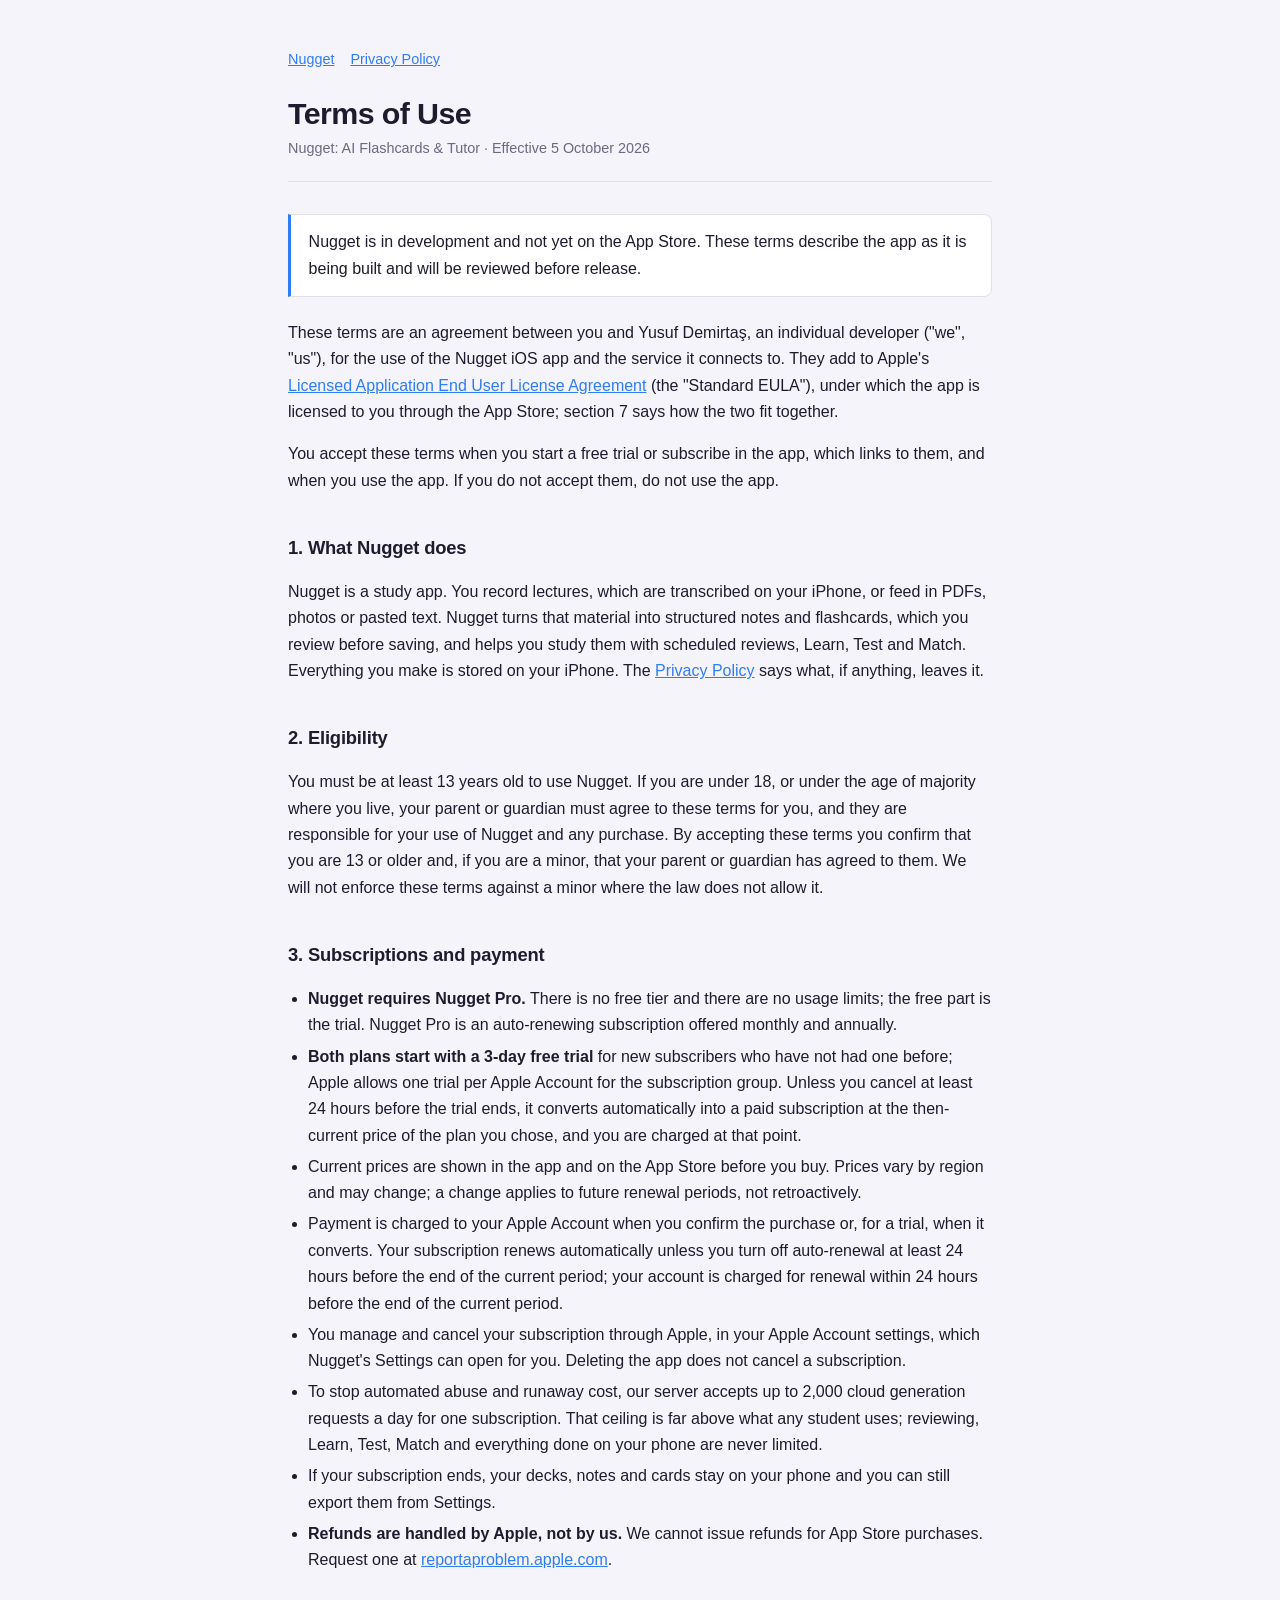
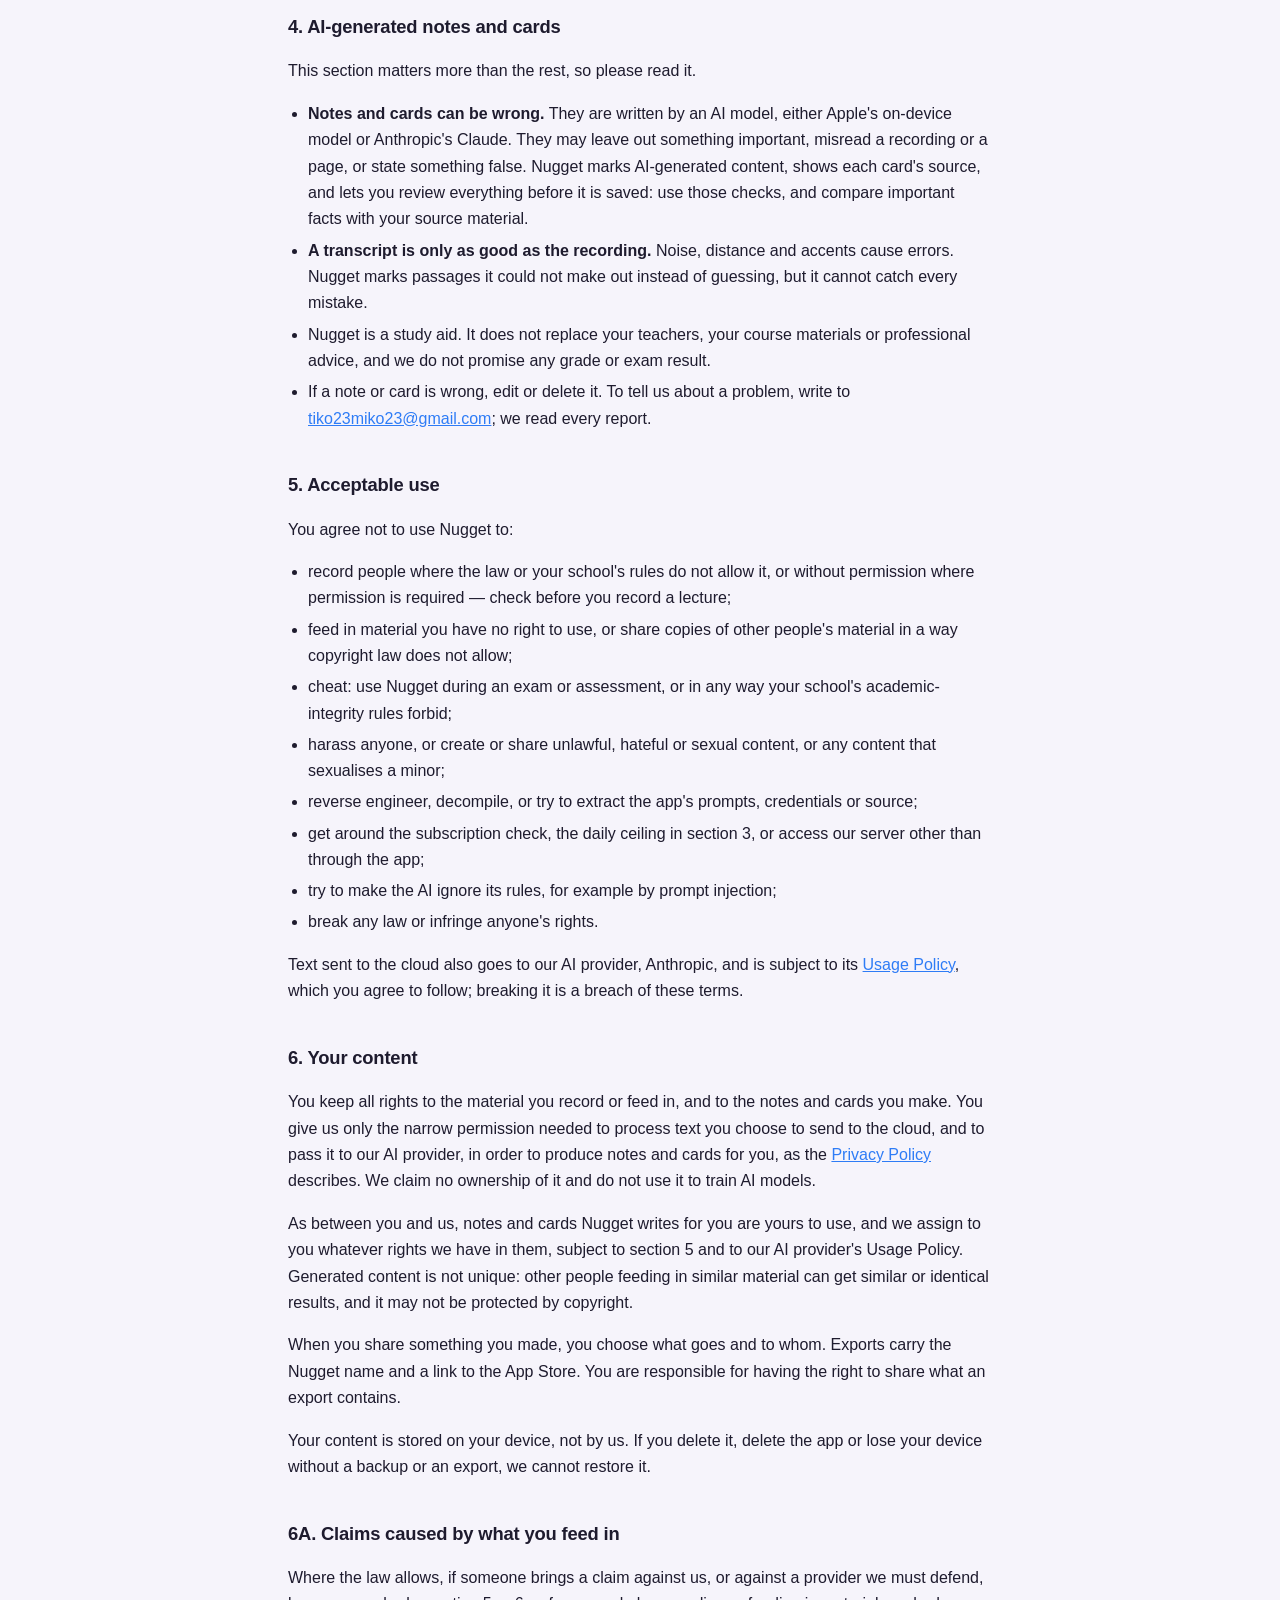
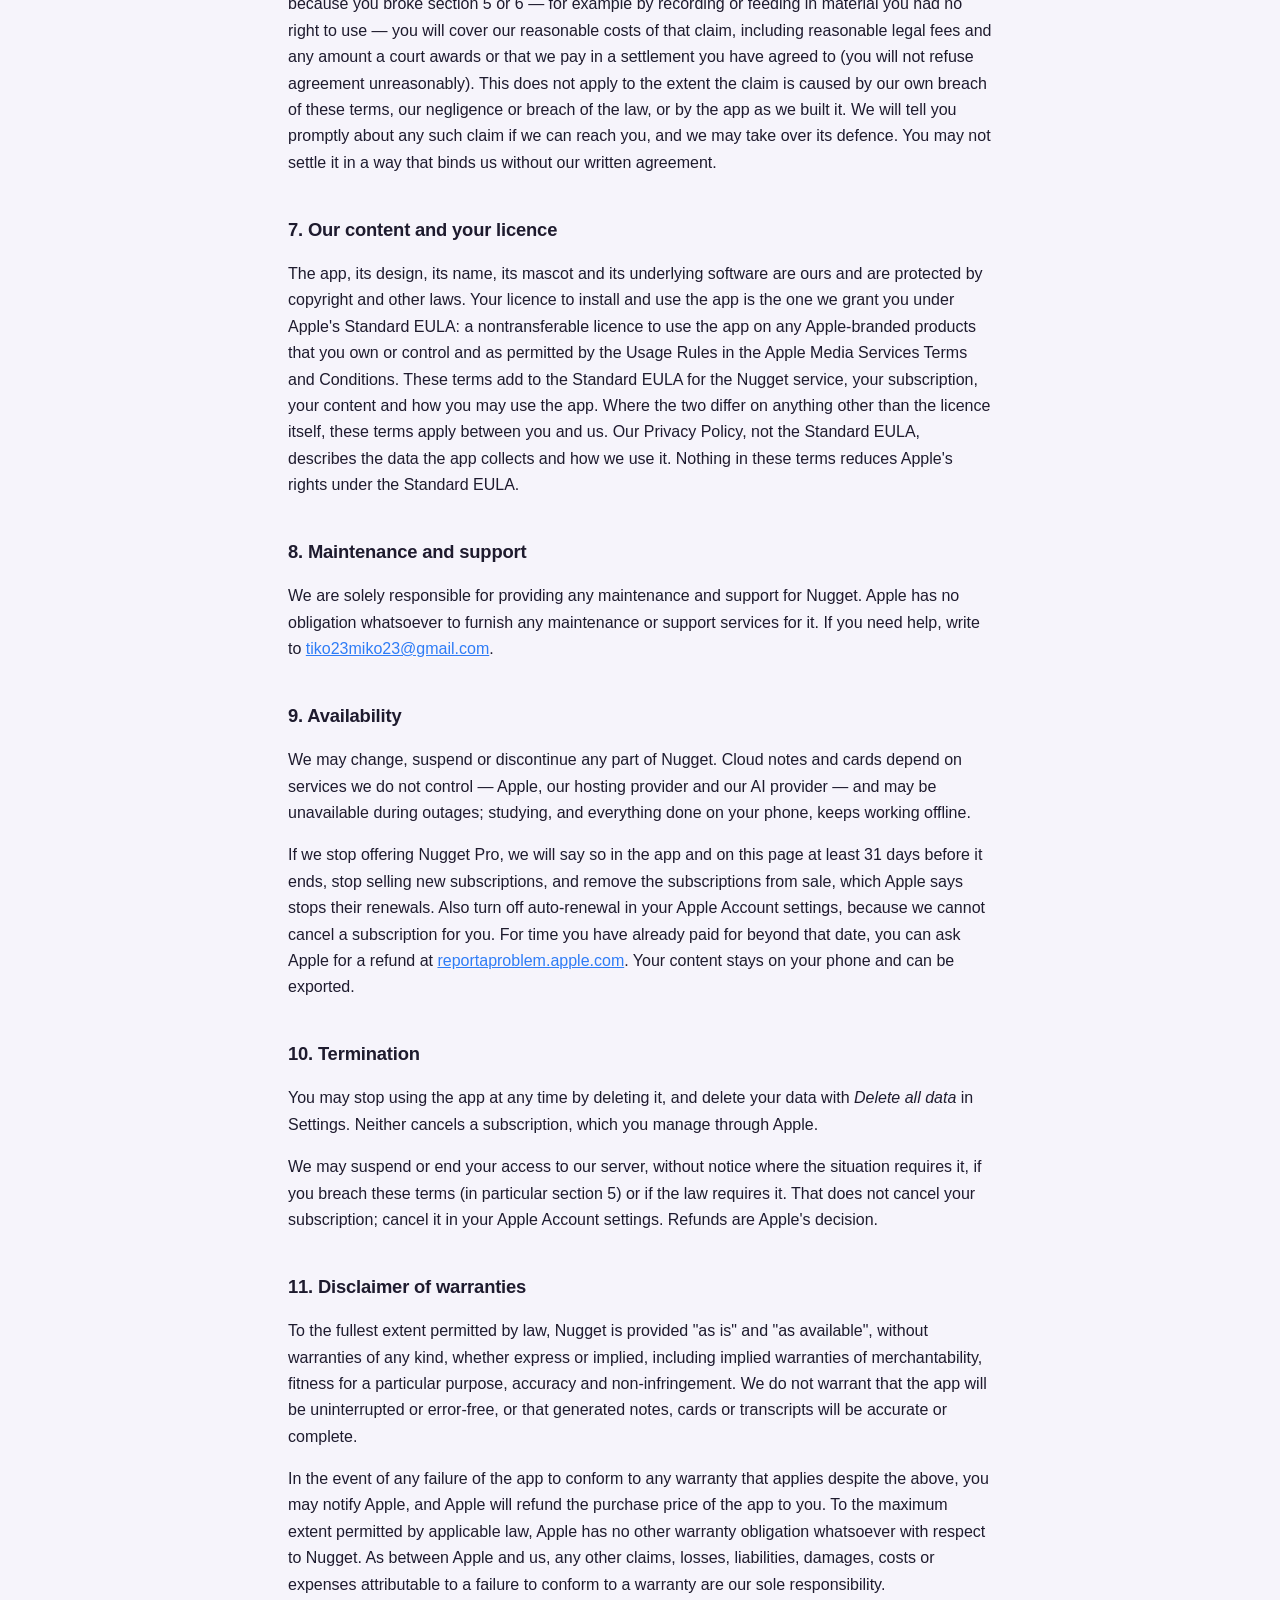
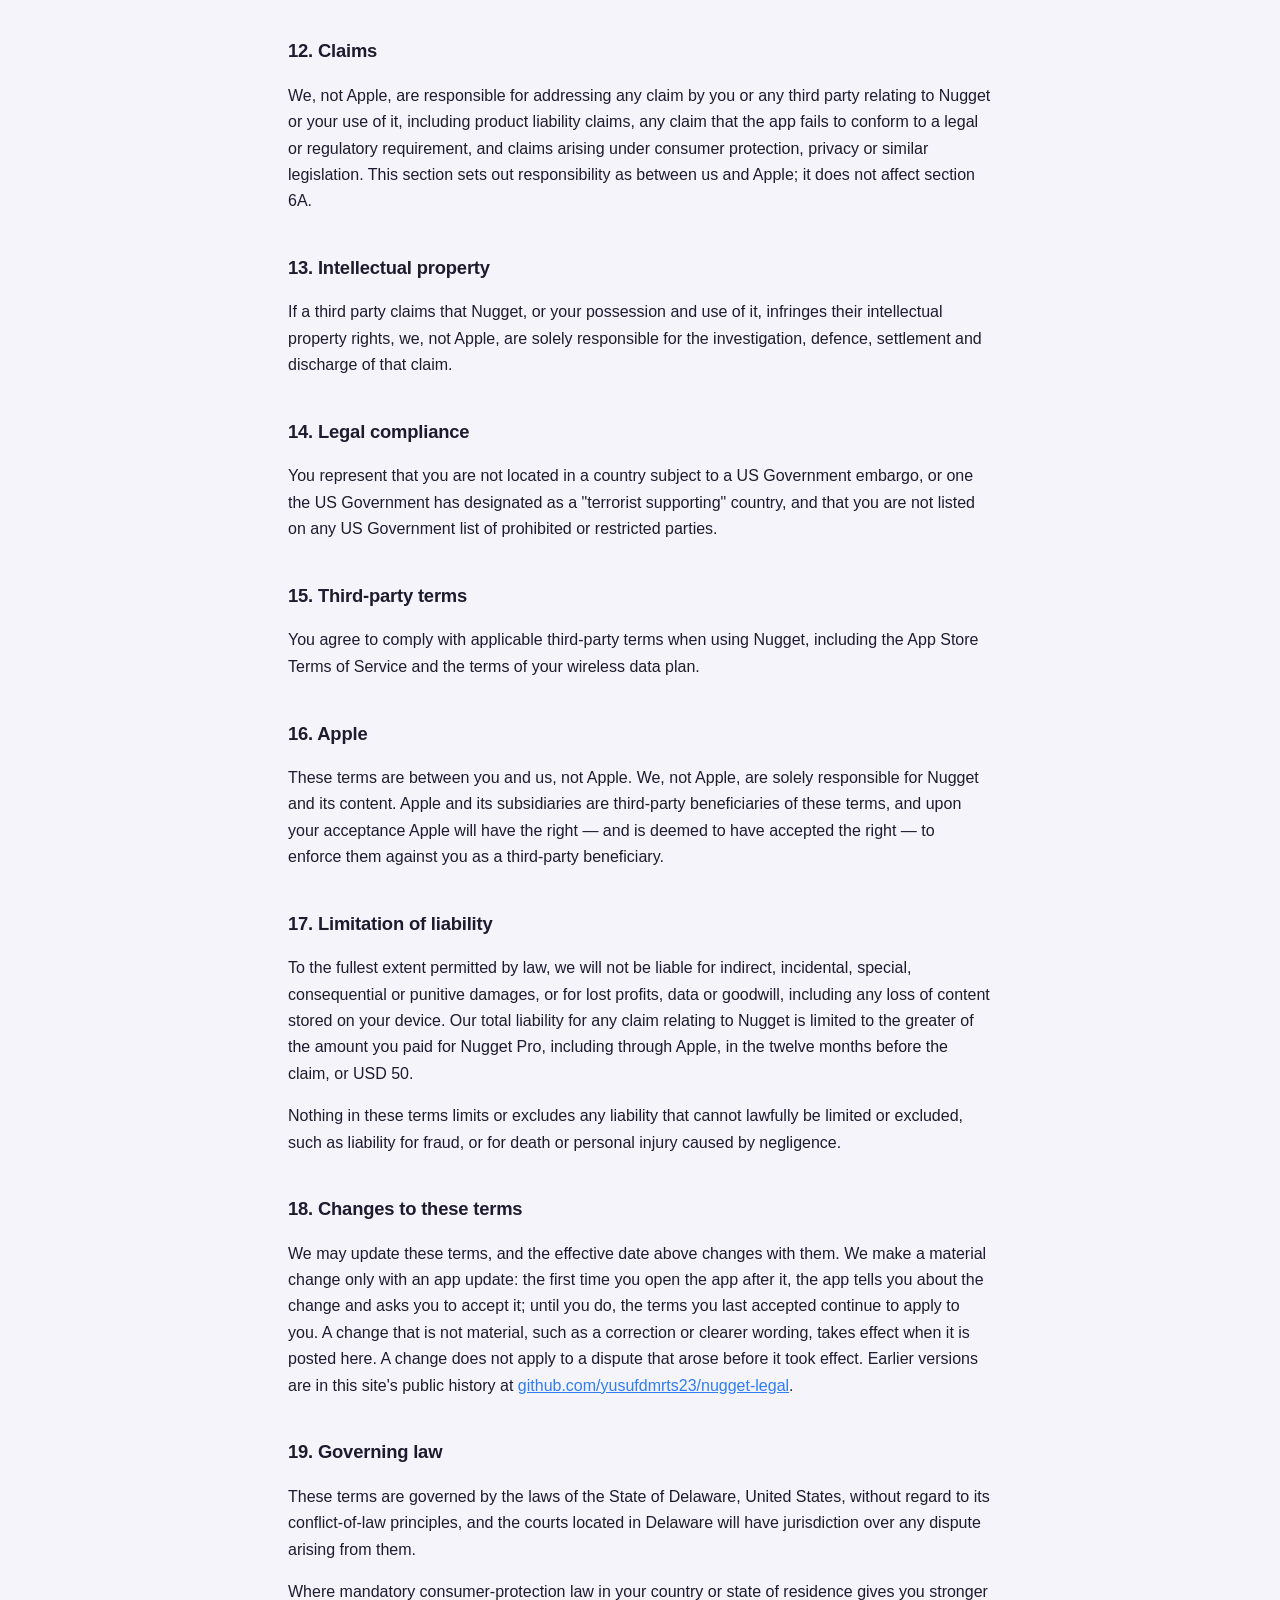
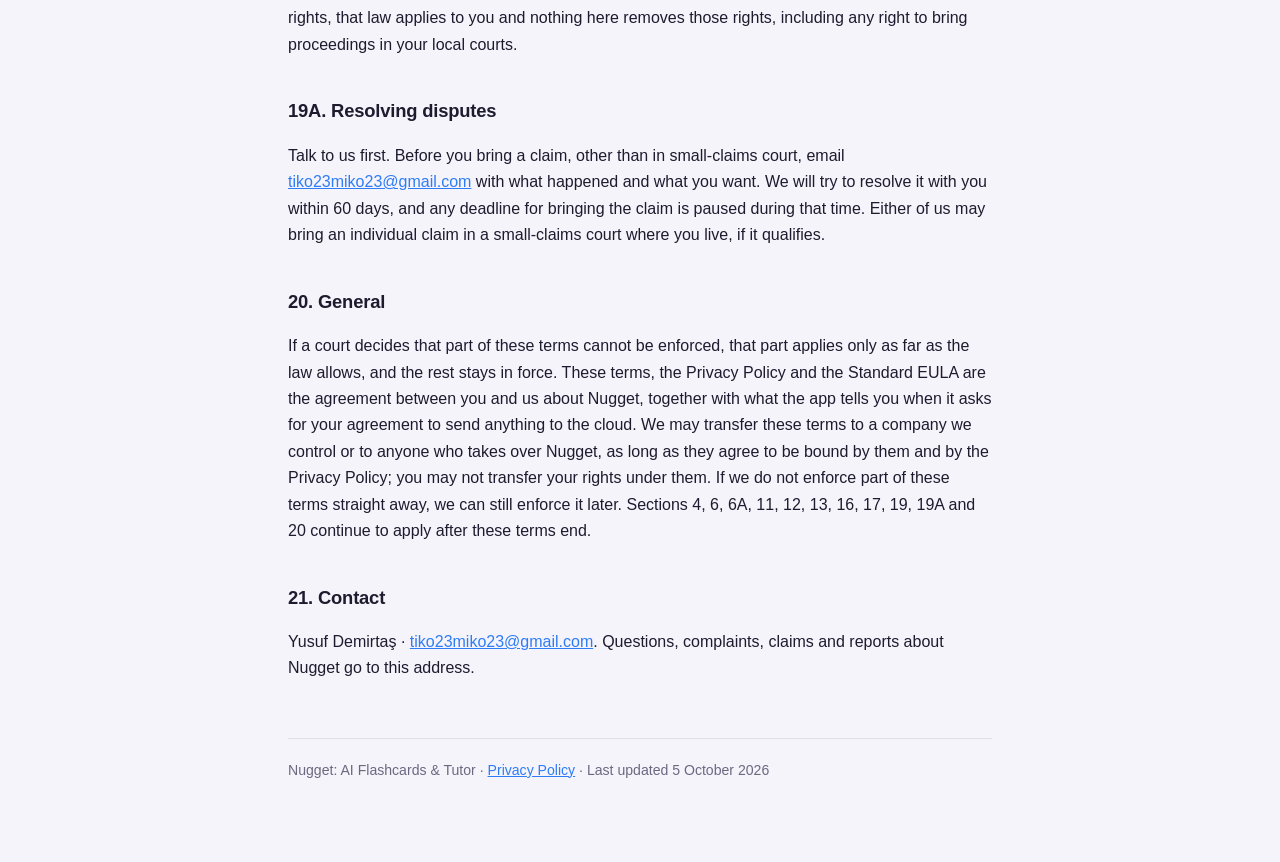
==== terms.html @ 84152f74 "docs: add Nugget privacy policy, terms of use and support page Co-Authored-By: Claude Opus 5.5 <nore" ====
<!DOCTYPE html>
<html lang="en">
<head>
<meta charset="utf-8">
<meta name="viewport" content="width=device-width, initial-scale=1">
<title>Terms of Use · Nugget</title>
<link rel="stylesheet" href="style.css">
</head>
<body>
<div class="wrap">
<nav class="top"><a href="index.html">Nugget</a><a href="privacy.html">Privacy Policy</a></nav>
<header>
  <h1>Terms of Use</h1>
  <p class="meta">Nugget: AI Flashcards &amp; Tutor · Effective 5 October 2026</p>
</header>

<div class="note">
  <p>Nugget is in development and not yet on the App Store. These terms describe the app as it is being
  built and will be reviewed before release.</p>
</div>

<p>These terms are an agreement between you and Yusuf Demirtaş, an individual developer ("we",
"us"), for the use of the Nugget iOS app and the service it connects to. They add to Apple's
<a href="https://www.apple.com/legal/internet-services/itunes/dev/stdeula/">Licensed Application End User
License Agreement</a> (the "Standard EULA"), under which the app is licensed to you through the App Store;
section 7 says how the two fit together.</p>
<p>You accept these terms when you start a free trial or subscribe in the app, which links to them, and
when you use the app. If you do not accept them, do not use the app.</p>

<h2 id="what">1. What Nugget does</h2>
<p>Nugget is a study app. You record lectures, which are transcribed on your iPhone, or feed in PDFs,
photos or pasted text. Nugget turns that material into structured notes and flashcards, which you review
before saving, and helps you study them with scheduled reviews, Learn, Test and Match. Everything you make
is stored on your iPhone. The <a href="privacy.html">Privacy Policy</a> says what, if anything, leaves
it.</p>

<h2 id="eligibility">2. Eligibility</h2>
<p>You must be at least 13 years old to use Nugget. If you are under 18, or under the age of majority
where you live, your parent or guardian must agree to these terms for you, and they are responsible for
your use of Nugget and any purchase. By accepting these terms you confirm that you are 13 or older and,
if you are a minor, that your parent or guardian has agreed to them. We will not enforce these terms
against a minor where the law does not allow it.</p>

<h2 id="subscriptions">3. Subscriptions and payment</h2>
<ul>
  <li><strong>Nugget requires Nugget Pro.</strong> There is no free tier and there are no usage limits;
      the free part is the trial. Nugget Pro is an auto-renewing subscription offered monthly and
      annually.</li>
  <li><strong>Both plans start with a 3-day free trial</strong> for new subscribers who have not had one
      before; Apple allows one trial per Apple Account for the subscription group. Unless you cancel at
      least 24 hours before the trial ends, it converts automatically into a paid subscription at the
      then-current price of the plan you chose, and you are charged at that point.</li>
  <li>Current prices are shown in the app and on the App Store before you buy. Prices vary by region and
      may change; a change applies to future renewal periods, not retroactively.</li>
  <li>Payment is charged to your Apple Account when you confirm the purchase or, for a trial, when it
      converts. Your subscription renews automatically unless you turn off auto-renewal at least 24 hours
      before the end of the current period; your account is charged for renewal within 24 hours before the
      end of the current period.</li>
  <li>You manage and cancel your subscription through Apple, in your Apple Account settings, which
      Nugget's Settings can open for you. Deleting the app does not cancel a subscription.</li>
  <li>To stop automated abuse and runaway cost, our server accepts up to 2,000 cloud generation requests a
      day for one subscription. That ceiling is far above what any student uses; reviewing, Learn, Test,
      Match and everything done on your phone are never limited.</li>
  <li>If your subscription ends, your decks, notes and cards stay on your phone and you can still export
      them from Settings.</li>
  <li><strong>Refunds are handled by Apple, not by us.</strong> We cannot issue refunds for App Store
      purchases. Request one at
      <a href="https://reportaproblem.apple.com">reportaproblem.apple.com</a>.</li>
</ul>

<h2 id="ai">4. AI-generated notes and cards</h2>
<p>This section matters more than the rest, so please read it.</p>
<ul>
  <li><strong>Notes and cards can be wrong.</strong> They are written by an AI model, either Apple's
      on-device model or Anthropic's Claude. They may leave out something important, misread a
      recording or a page, or state something false. Nugget marks AI-generated content, shows each card's
      source, and lets you review everything before it is saved: use those checks, and compare important
      facts with your source material.</li>
  <li><strong>A transcript is only as good as the recording.</strong> Noise, distance and accents cause
      errors. Nugget marks passages it could not make out instead of guessing, but it cannot catch every
      mistake.</li>
  <li>Nugget is a study aid. It does not replace your teachers, your course materials or professional
      advice, and we do not promise any grade or exam result.</li>
  <li>If a note or card is wrong, edit or delete it. To tell us about a problem, write to
      <a href="mailto:tiko23miko23@gmail.com">tiko23miko23@gmail.com</a>; we read every report.</li>
</ul>

<h2 id="acceptable-use">5. Acceptable use</h2>
<p>You agree not to use Nugget to:</p>
<ul>
  <li>record people where the law or your school's rules do not allow it, or without permission where
      permission is required — check before you record a lecture;</li>
  <li>feed in material you have no right to use, or share copies of other people's material in a way
      copyright law does not allow;</li>
  <li>cheat: use Nugget during an exam or assessment, or in any way your school's academic-integrity rules
      forbid;</li>
  <li>harass anyone, or create or share unlawful, hateful or sexual content, or any content that
      sexualises a minor;</li>
  <li>reverse engineer, decompile, or try to extract the app's prompts, credentials or source;</li>
  <li>get around the subscription check, the daily ceiling in section 3, or access our server other than
      through the app;</li>
  <li>try to make the AI ignore its rules, for example by prompt injection;</li>
  <li>break any law or infringe anyone's rights.</li>
</ul>
<p>Text sent to the cloud also goes to our AI provider, Anthropic, and is subject to its
<a href="https://www.anthropic.com/legal/aup">Usage Policy</a>, which you agree to follow; breaking it is
a breach of these terms.</p>

<h2 id="content">6. Your content</h2>
<p>You keep all rights to the material you record or feed in, and to the notes and cards you make. You
give us only the narrow permission needed to process text you choose to send to the cloud, and to pass it
to our AI provider, in order to produce notes and cards for you, as the
<a href="privacy.html">Privacy Policy</a> describes. We claim no ownership of it and do not use it to train
AI models.</p>
<p>As between you and us, notes and cards Nugget writes for you are yours to use, and we assign to you
whatever rights we have in them, subject to section 5 and to our AI provider's Usage Policy. Generated
content is not unique: other people feeding in similar material can get similar or identical results, and
it may not be protected by copyright.</p>
<p>When you share something you made, you choose what goes and to whom. Exports carry the Nugget name and
a link to the App Store. You are responsible for having the right to share what an export contains.</p>
<p>Your content is stored on your device, not by us. If you delete it, delete the app or lose your
device without a backup or an export, we cannot restore it.</p>

<h2 id="claims-you-cause">6A. Claims caused by what you feed in</h2>
<p>Where the law allows, if someone brings a claim against us, or against a provider we must defend,
because you broke section 5 or 6 — for example by recording or feeding in material you had no right to
use — you will cover our reasonable costs of that claim, including reasonable legal fees and any amount a
court awards or that we pay in a settlement you have agreed to (you will not refuse agreement
unreasonably). This does not apply to the extent the claim is caused by our own breach of these terms, our
negligence or breach of the law, or by the app as we built it. We will tell you promptly about any such
claim if we can reach you, and we may take over its defence. You may not settle it in a way that binds us
without our written agreement.</p>

<h2 id="licence">7. Our content and your licence</h2>
<p>The app, its design, its name, its mascot and its underlying software are ours and are protected by
copyright and other laws. Your licence to install and use the app is the one we grant you under Apple's
Standard EULA: a nontransferable licence to use the app on any Apple-branded products that you own or
control and as permitted by the Usage Rules in the Apple Media Services Terms and Conditions. These terms
add to the Standard EULA for the Nugget service, your subscription, your content and how you may use the
app. Where the two differ on anything other than the licence itself, these terms apply between you and us.
Our Privacy Policy, not the Standard EULA, describes the data the app collects and how we use it. Nothing
in these terms reduces Apple's rights under the Standard EULA.</p>

<h2 id="support">8. Maintenance and support</h2>
<p>We are solely responsible for providing any maintenance and support for Nugget. Apple has no
obligation whatsoever to furnish any maintenance or support services for it. If you need help, write to
<a href="mailto:tiko23miko23@gmail.com">tiko23miko23@gmail.com</a>.</p>

<h2 id="availability">9. Availability</h2>
<p>We may change, suspend or discontinue any part of Nugget. Cloud notes and cards depend on services
we do not control — Apple, our hosting provider and our AI provider — and may be unavailable during
outages; studying, and everything done on your phone, keeps working offline.</p>
<p>If we stop offering Nugget Pro, we will say so in the app and on this page at least 31 days before it
ends, stop selling new subscriptions, and remove the subscriptions from sale, which Apple says stops their
renewals. Also turn off auto-renewal in your Apple Account settings, because we cannot cancel a
subscription for you. For time you have already paid for beyond that date, you can ask Apple for a refund
at <a href="https://reportaproblem.apple.com">reportaproblem.apple.com</a>. Your content stays on your
phone and can be exported.</p>

<h2 id="termination">10. Termination</h2>
<p>You may stop using the app at any time by deleting it, and delete your data with <em>Delete all
data</em> in Settings. Neither cancels a subscription, which you manage through Apple.</p>
<p>We may suspend or end your access to our server, without notice where the situation requires it, if
you breach these terms (in particular section 5) or if the law requires it. That does not cancel your
subscription; cancel it in your Apple Account settings. Refunds are Apple's decision.</p>

<h2 id="warranties">11. Disclaimer of warranties</h2>
<p>To the fullest extent permitted by law, Nugget is provided "as is" and "as available", without
warranties of any kind, whether express or implied, including implied warranties of merchantability,
fitness for a particular purpose, accuracy and non-infringement. We do not warrant that the app will be
uninterrupted or error-free, or that generated notes, cards or transcripts will be accurate or complete.</p>
<p>In the event of any failure of the app to conform to any warranty that applies despite the above, you
may notify Apple, and Apple will refund the purchase price of the app to you. To the maximum extent
permitted by applicable law, Apple has no other warranty obligation whatsoever with respect to Nugget. As
between Apple and us, any other claims, losses, liabilities, damages, costs or expenses attributable to a
failure to conform to a warranty are our sole responsibility.</p>

<h2 id="claims">12. Claims</h2>
<p>We, not Apple, are responsible for addressing any claim by you or any third party relating to Nugget
or your use of it, including product liability claims, any claim that the app fails to conform to a legal
or regulatory requirement, and claims arising under consumer protection, privacy or similar legislation.
This section sets out responsibility as between us and Apple; it does not affect section 6A.</p>

<h2 id="ip">13. Intellectual property</h2>
<p>If a third party claims that Nugget, or your possession and use of it, infringes their intellectual
property rights, we, not Apple, are solely responsible for the investigation, defence, settlement and
discharge of that claim.</p>

<h2 id="compliance">14. Legal compliance</h2>
<p>You represent that you are not located in a country subject to a US Government embargo, or one the
US Government has designated as a "terrorist supporting" country, and that you are not listed on any US
Government list of prohibited or restricted parties.</p>

<h2 id="third-party">15. Third-party terms</h2>
<p>You agree to comply with applicable third-party terms when using Nugget, including the App Store
Terms of Service and the terms of your wireless data plan.</p>

<h2 id="apple">16. Apple</h2>
<p>These terms are between you and us, not Apple. We, not Apple, are solely responsible for Nugget and
its content. Apple and its subsidiaries are third-party beneficiaries of these terms, and upon your
acceptance Apple will have the right — and is deemed to have accepted the right — to enforce them against
you as a third-party beneficiary.</p>

<h2 id="liability">17. Limitation of liability</h2>
<p>To the fullest extent permitted by law, we will not be liable for indirect, incidental, special,
consequential or punitive damages, or for lost profits, data or goodwill, including any loss of content
stored on your device. Our total liability for any claim relating to Nugget is limited to the greater of
the amount you paid for Nugget Pro, including through Apple, in the twelve months before the claim, or
USD 50.</p>
<p>Nothing in these terms limits or excludes any liability that cannot lawfully be limited or excluded,
such as liability for fraud, or for death or personal injury caused by negligence.</p>

<h2 id="changes">18. Changes to these terms</h2>
<p>We may update these terms, and the effective date above changes with them. We make a material change
only with an app update: the first time you open the app after it, the app tells you about the change and
asks you to accept it; until you do, the terms you last accepted continue to apply to you. A change that is
not material, such as a correction or clearer wording, takes effect when it is posted here. A change does
not apply to a dispute that arose before it took effect. Earlier versions are in this site's public history
at <a href="https://github.com/yusufdmrts23/nugget-legal/commits/main/terms.html">github.com/yusufdmrts23/nugget-legal</a>.</p>

<h2 id="law">19. Governing law</h2>
<p>These terms are governed by the laws of the State of Delaware, United States, without regard to its
conflict-of-law principles, and the courts located in Delaware will have jurisdiction over any dispute
arising from them.</p>
<p>Where mandatory consumer-protection law in your country or state of residence gives you stronger
rights, that law applies to you and nothing here removes those rights, including any right to bring
proceedings in your local courts.</p>

<h2 id="disputes">19A. Resolving disputes</h2>
<p>Talk to us first. Before you bring a claim, other than in small-claims court, email
<a href="mailto:tiko23miko23@gmail.com">tiko23miko23@gmail.com</a> with what happened and what you want.
We will try to resolve it with you within 60 days, and any deadline for bringing the claim is paused during
that time. Either of us may bring an individual claim in a small-claims court where you live, if it
qualifies.</p>

<h2 id="general">20. General</h2>
<p>If a court decides that part of these terms cannot be enforced, that part applies only as far as the
law allows, and the rest stays in force. These terms, the Privacy Policy and the Standard EULA are the
agreement between you and us about Nugget, together with what the app tells you when it asks for your
agreement to send anything to the cloud. We may transfer these terms to a company we control or to anyone
who takes over Nugget, as long as they agree to be bound by them and by the Privacy Policy; you may not
transfer your rights under them. If we do not enforce part of these terms straight away, we can still
enforce it later. Sections 4, 6, 6A, 11, 12, 13, 16, 17, 19, 19A and 20 continue to apply after these
terms end.</p>

<h2 id="contact">21. Contact</h2>
<p>Yusuf Demirtaş · <a href="mailto:tiko23miko23@gmail.com">tiko23miko23@gmail.com</a>. Questions,
complaints, claims and reports about Nugget go to this address.</p>

<footer>Nugget: AI Flashcards &amp; Tutor · <a href="privacy.html">Privacy Policy</a> · Last updated 5 October 2026</footer>
</div>
</body>
</html>
---- style.css ----
:root {
  --bg: #f6f4fb; --fg: #1e1b2e; --muted: #6b6880; --rule: #e2dfec;
  --accent: #2e7cf6; --card: #ffffff;
}
@media (prefers-color-scheme: dark) {
  :root { --bg: #0f1022; --fg: #f2f0fa; --muted: #a5a2b8; --rule: #2a2b44; --accent: #5a9bff; --card: #16243f; }
}
* { box-sizing: border-box; }
body {
  margin: 0; background: var(--bg); color: var(--fg);
  font: 16px/1.65 -apple-system, BlinkMacSystemFont, "Segoe UI", Helvetica, Arial, sans-serif;
  -webkit-text-size-adjust: 100%;
}
.wrap { max-width: 46rem; margin: 0 auto; padding: 3rem 1rem 5rem; }
header { border-bottom: 1px solid var(--rule); padding-bottom: 1.25rem; margin-bottom: 2rem; }
h1 {
  font: 700 1.9rem/1.15 ui-rounded, "SF Pro Rounded", -apple-system, BlinkMacSystemFont, sans-serif;
  margin: 0 0 .4rem; letter-spacing: -.02em;
}
h2 { font-size: 1.15rem; margin: 2.4rem 0 .6rem; letter-spacing: -.01em; }
h3 { font-size: 1rem; margin: 1.5rem 0 .4rem; }
.meta { color: var(--muted); font-size: .9rem; margin: 0; }
a { color: var(--accent); }
ul { padding-left: 1.25rem; }
li { margin: .3rem 0; }
.note {
  background: var(--card); border: 1px solid var(--rule); border-left: 3px solid var(--accent);
  border-radius: 0 8px 8px 0; padding: .9rem 1.1rem; margin: 1.4rem 0;
}
.note p { margin: 0 0 .5rem; } .note p:last-child { margin: 0; }
.scroll { overflow-x: auto; }
table { width: 100%; border-collapse: collapse; margin: 1rem 0; font-size: .93rem; }
th, td { text-align: left; padding: .5rem .6rem; border-bottom: 1px solid var(--rule); vertical-align: top; }
th { font-weight: 600; color: var(--muted); font-size: .82rem; text-transform: uppercase; letter-spacing: .04em; }
footer { margin-top: 3.5rem; padding-top: 1.25rem; border-top: 1px solid var(--rule); color: var(--muted); font-size: .88rem; }
nav.top { margin-bottom: 1.5rem; font-size: .9rem; }
nav.top a { margin-right: 1rem; }
code { background: var(--card); border: 1px solid var(--rule); border-radius: 4px; padding: .08em .34em; font-size: .88em; }
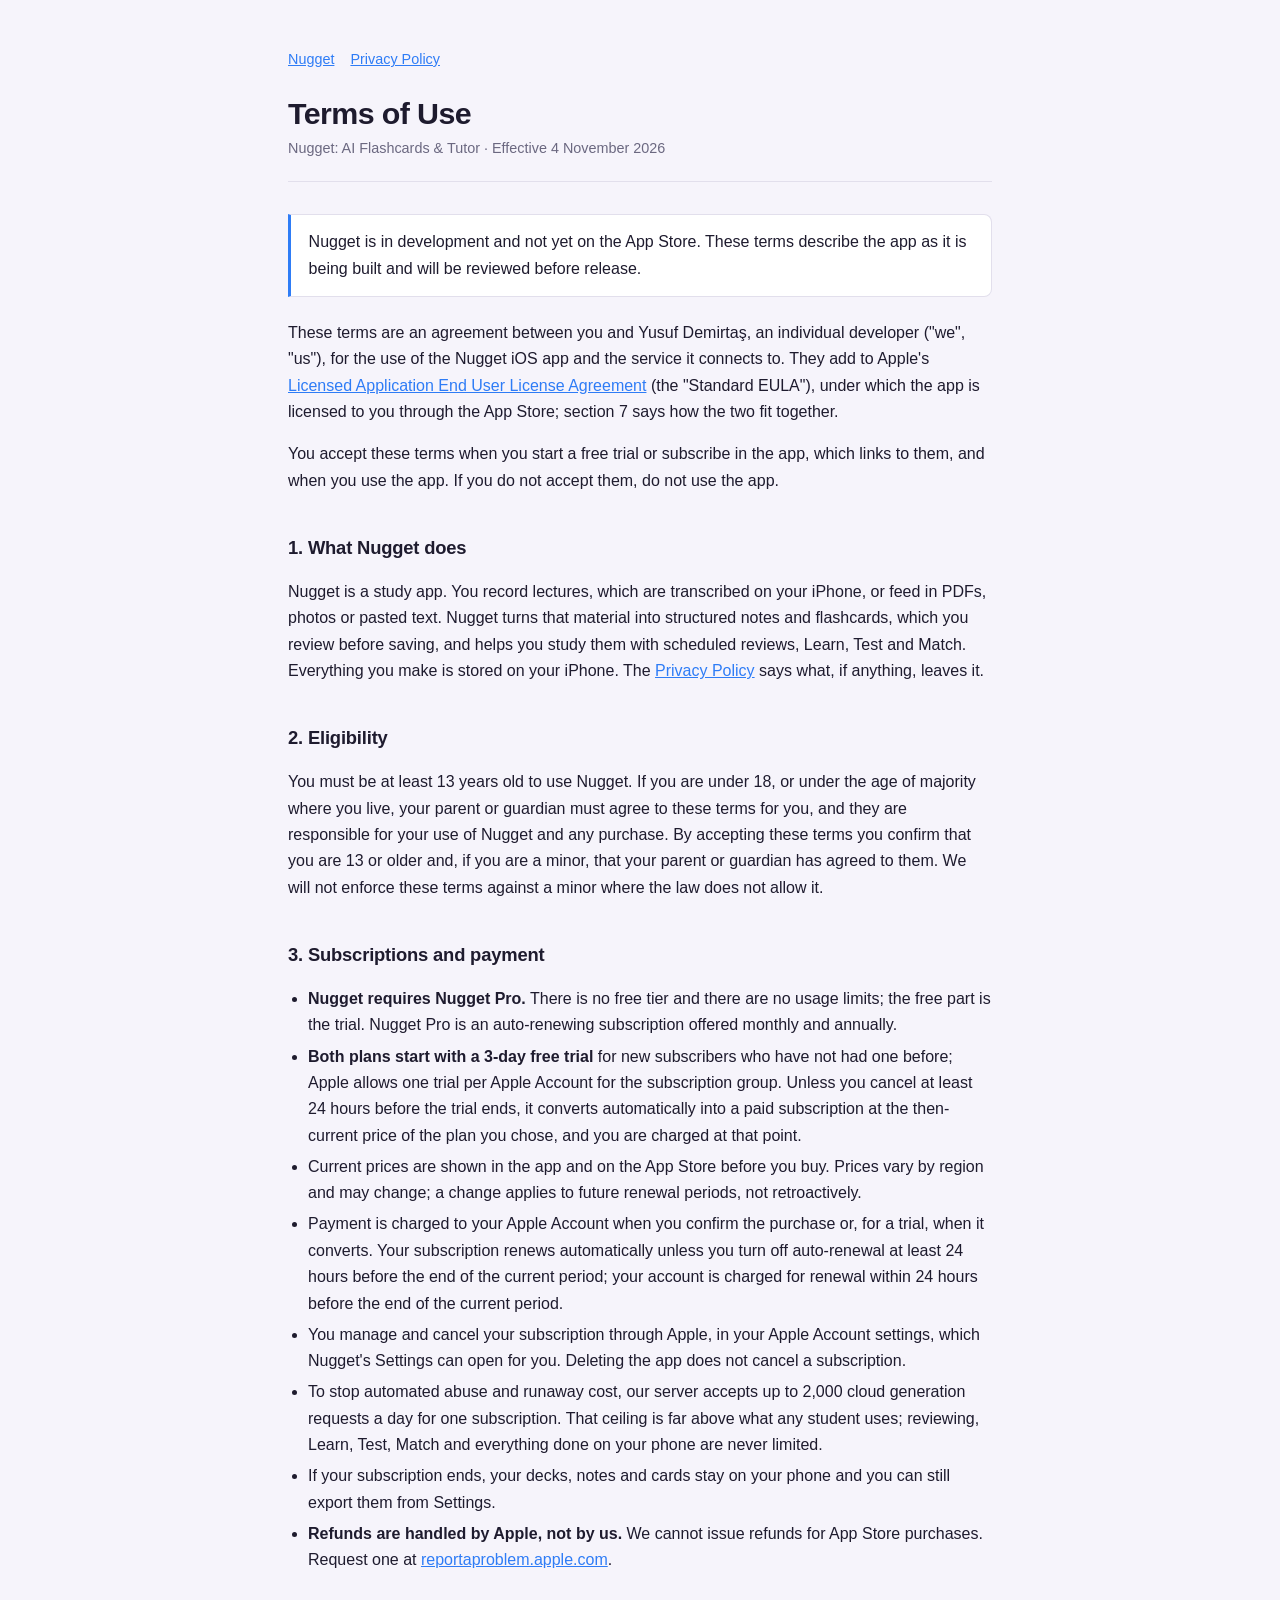
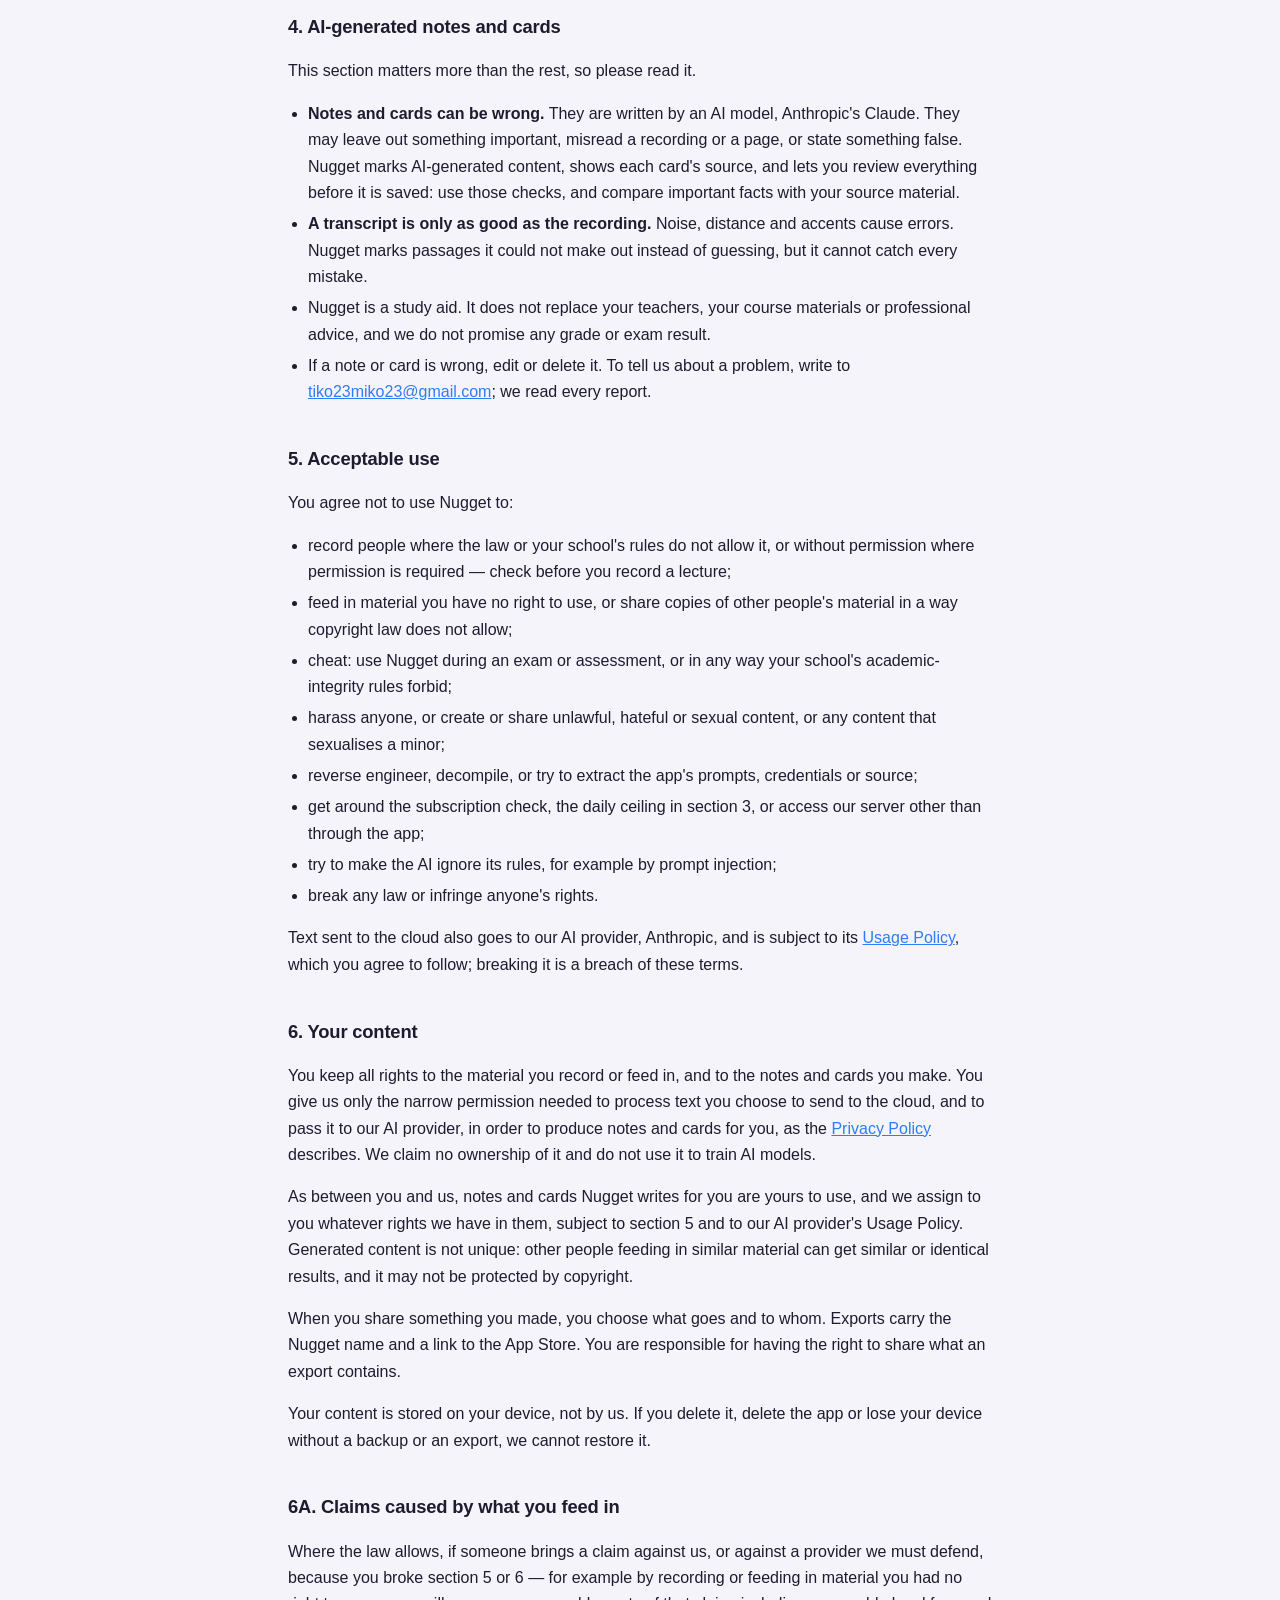
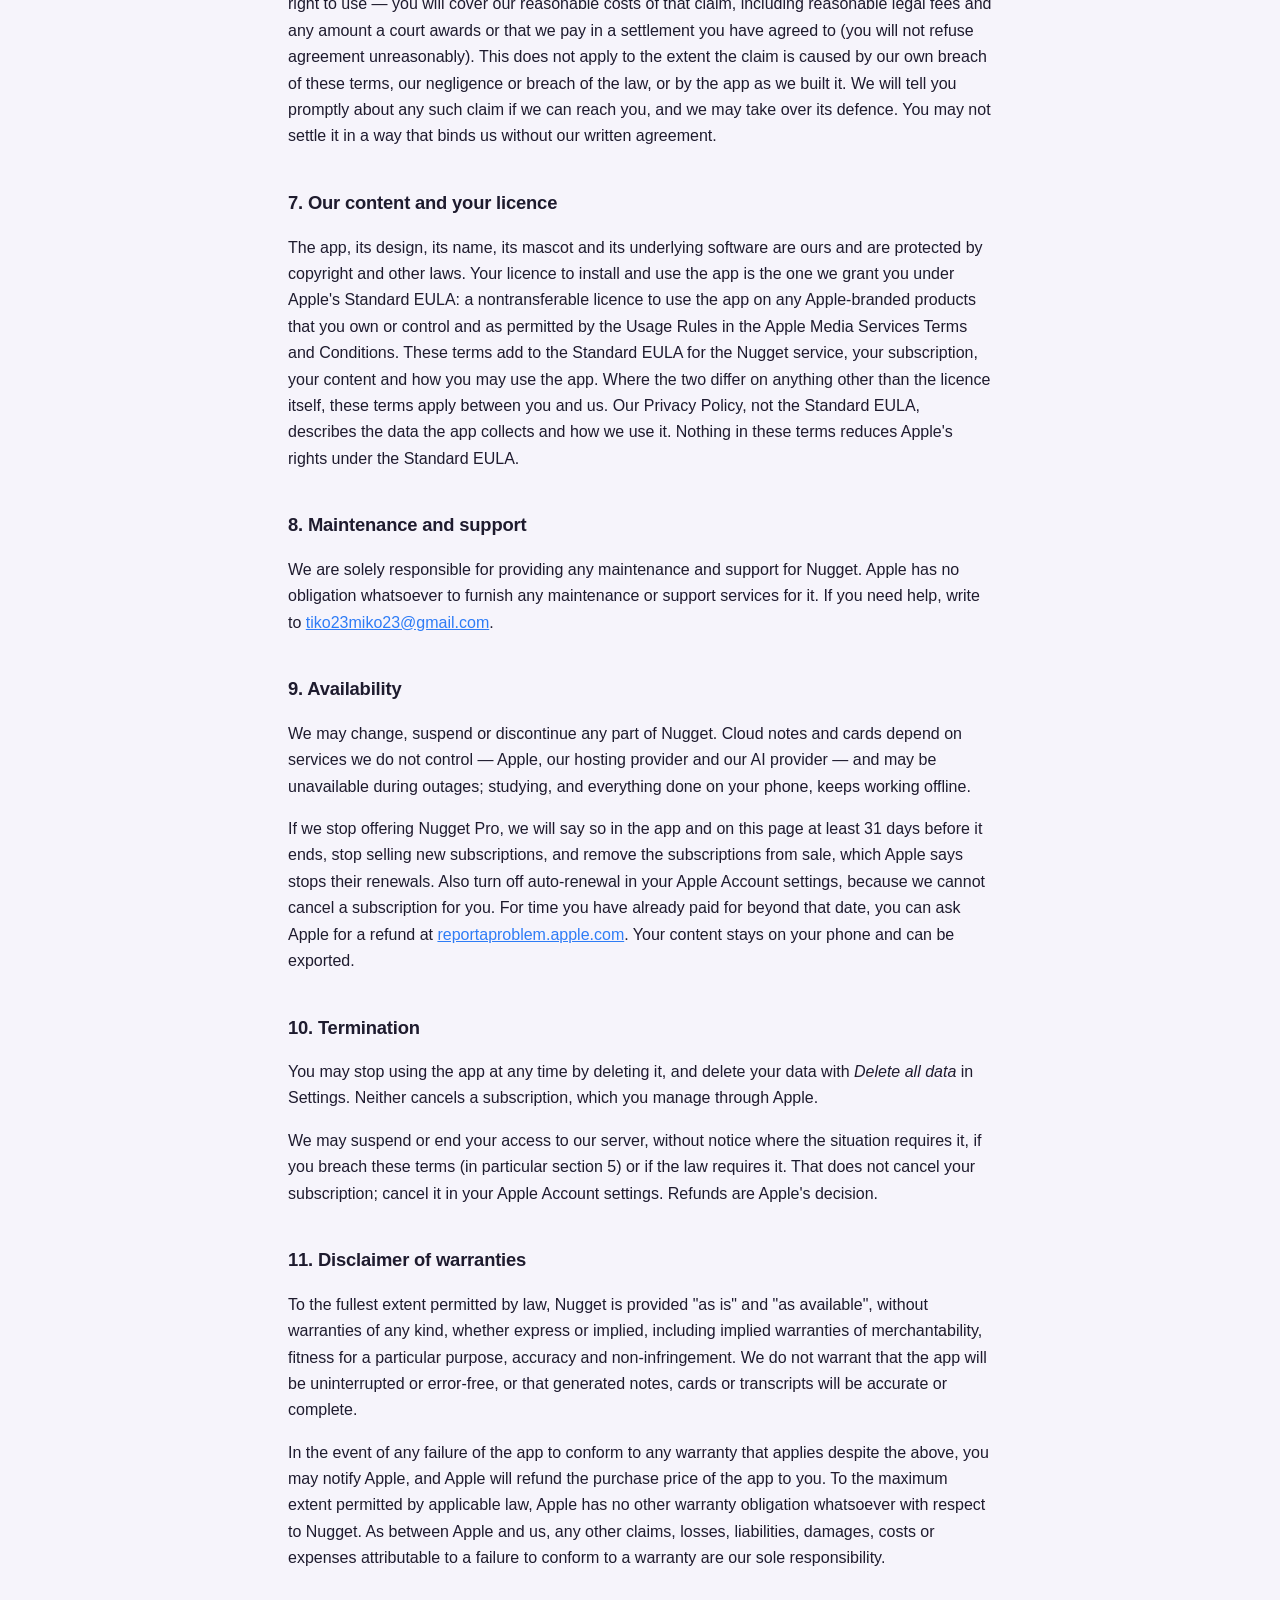
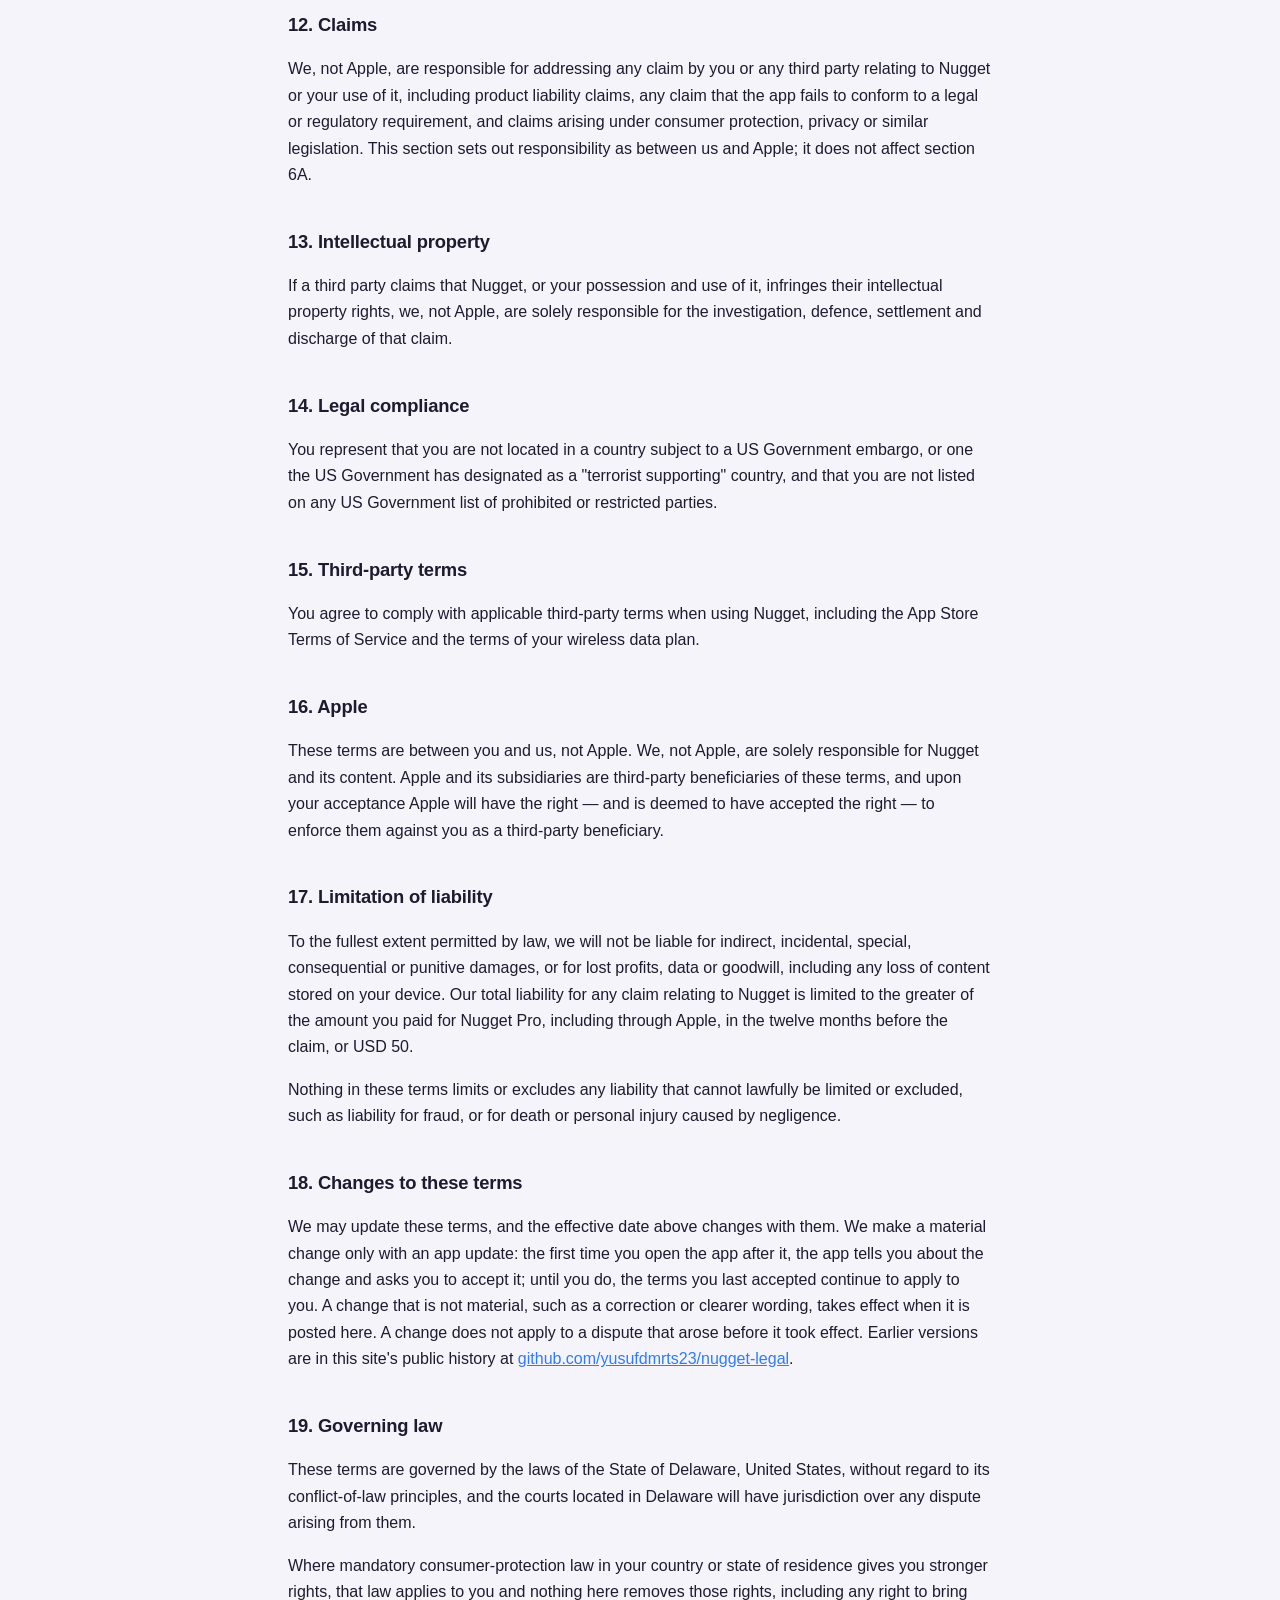
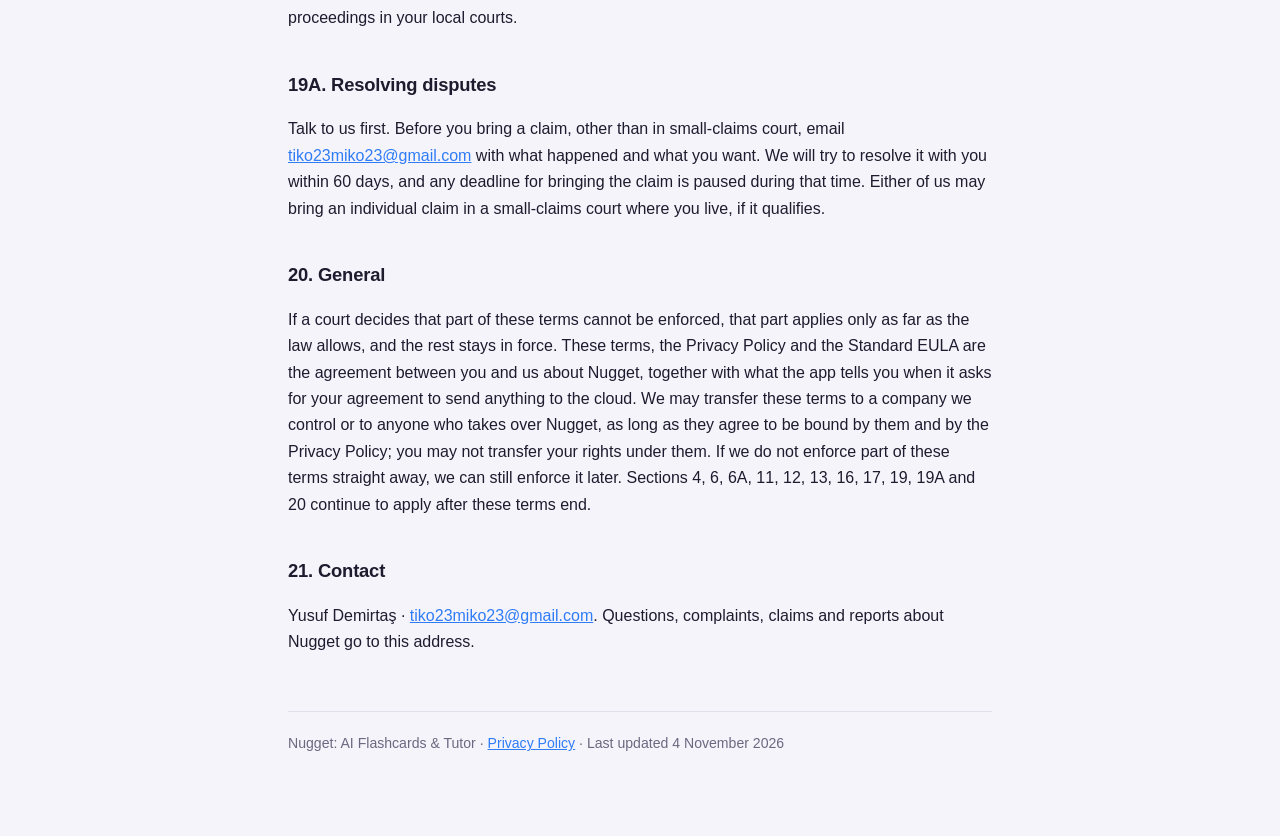
==== commit 680d1fc3: "docs(terms): notes and cards are written by Anthropic's Claude, no longer by an on-device model Co-A" ====
--- a/terms.html
+++ b/terms.html
@@ -11,7 +11,7 @@
 <nav class="top"><a href="index.html">Nugget</a><a href="privacy.html">Privacy Policy</a></nav>
 <header>
   <h1>Terms of Use</h1>
-  <p class="meta">Nugget: AI Flashcards &amp; Tutor · Effective 5 October 2026</p>
+  <p class="meta">Nugget: AI Flashcards &amp; Tutor · Effective 4 November 2026</p>
 </header>
 
 <div class="note">
@@ -71,8 +71,8 @@
 <h2 id="ai">4. AI-generated notes and cards</h2>
 <p>This section matters more than the rest, so please read it.</p>
 <ul>
-  <li><strong>Notes and cards can be wrong.</strong> They are written by an AI model, either Apple's
-      on-device model or Anthropic's Claude. They may leave out something important, misread a
+  <li><strong>Notes and cards can be wrong.</strong> They are written by an AI model, Anthropic's
+      Claude. They may leave out something important, misread a
       recording or a page, or state something false. Nugget marks AI-generated content, shows each card's
       source, and lets you review everything before it is saved: use those checks, and compare important
       facts with your source material.</li>
@@ -247,7 +247,7 @@
 <p>Yusuf Demirtaş · <a href="mailto:tiko23miko23@gmail.com">tiko23miko23@gmail.com</a>. Questions,
 complaints, claims and reports about Nugget go to this address.</p>
 
-<footer>Nugget: AI Flashcards &amp; Tutor · <a href="privacy.html">Privacy Policy</a> · Last updated 5 October 2026</footer>
+<footer>Nugget: AI Flashcards &amp; Tutor · <a href="privacy.html">Privacy Policy</a> · Last updated 4 November 2026</footer>
 </div>
 </body>
 </html>
